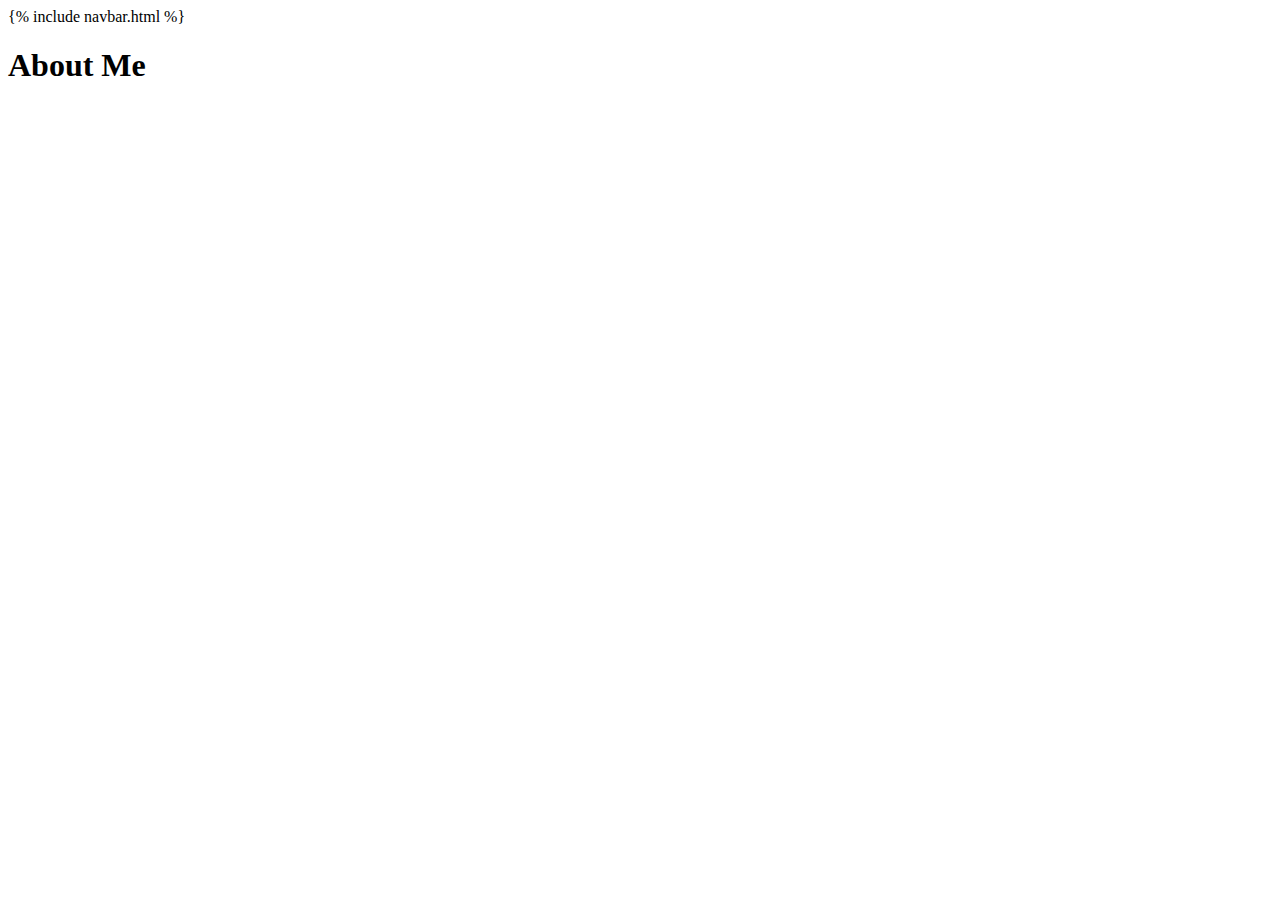
==== about.html @ 7cd19c01 "navbar was in the wrong place" ====
<html lang="en">
<head>
    <meta charset="UTF-8">
    <meta name="viewport" content="width=device-width, initial-scale=1.0">
    <title>About</title>
</head>
<body>
    {% include navbar.html %}
    <h1>About Me</h1>
</body>
</html>
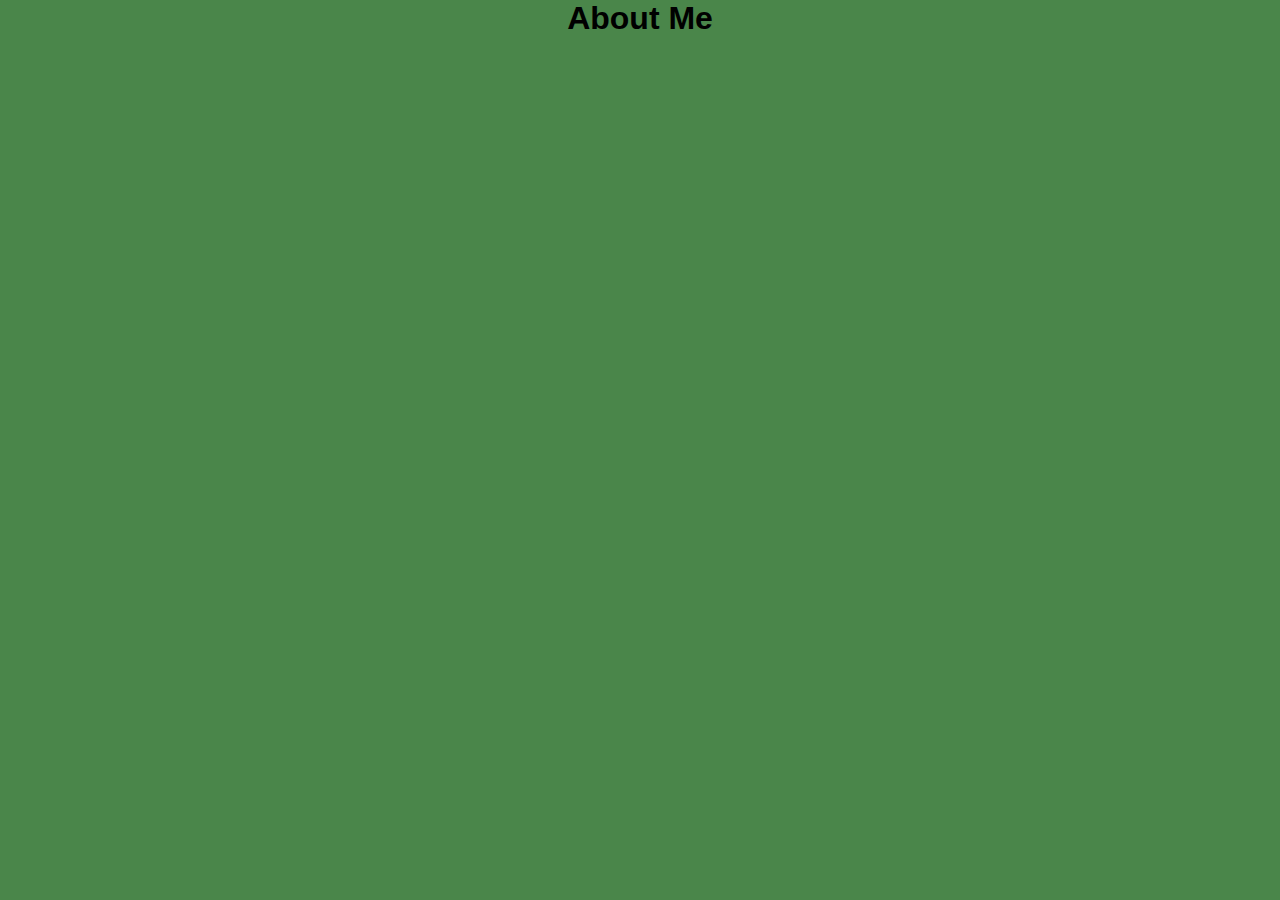
==== commit b8729f88: "navbar fix again" ====
--- a/about.html
+++ b/about.html
@@ -3,9 +3,10 @@
     <meta charset="UTF-8">
     <meta name="viewport" content="width=device-width, initial-scale=1.0">
     <title>About</title>
+    <link rel="stylesheet" href="styles.css">
 </head>
 <body>
-    {% include navbar.html %}
+    <script src="script.js"></script>
     <h1>About Me</h1>
 </body>
 </html>--- a/styles.css
+++ b/styles.css
@@ -0,0 +1,81 @@
+body, ul, li {
+    margin: 0;
+    padding: 0;
+    list-style: none;
+}
+
+body {
+    margin: 0;
+    background: rgb(74, 134, 74);
+    text-align: center;
+    font-family: Arial, Helvetica, sans-serif;
+}
+
+header {
+    background-color: rgb(34, 59, 45);
+    color: white;
+}
+
+.navbar {
+    display: flex;
+    justify-content: space-between;
+    align-items: center;
+    padding: 10px 20px;
+}
+
+.navbar .logo a {
+    color: white;
+    text-decoration: none;
+    font-size: 24px;
+    font-weight: bold;
+}
+
+.nav-links {
+    display: flex;
+    gap: 20px;
+}
+
+.nav-links a {
+    color: white;
+    text-decoration: none;
+    font-size: 18px;
+}
+
+.nav-links a:hover {
+    text-decoration: underline;
+}
+
+.hamburger {
+    display: none;
+    flex-direction: column;
+    cursor: pointer;
+}
+  
+.hamburger span {
+    background-color: white;
+    height: 3px;
+    width: 25px;
+    margin: 4px 0;
+}
+
+/* Responsive Design */
+@media (max-width: 768px) {
+    .nav-links {
+        display: none;
+        flex-direction: column;
+        background-color: #333;
+        position: absolute;
+        top: 60px;
+        right: 20px;
+        width: 200px;
+        border-radius: 5px;
+    }
+  
+    .nav-links.active {
+        display: flex;
+    }
+
+    .hamburger {
+        display: flex;
+    }
+}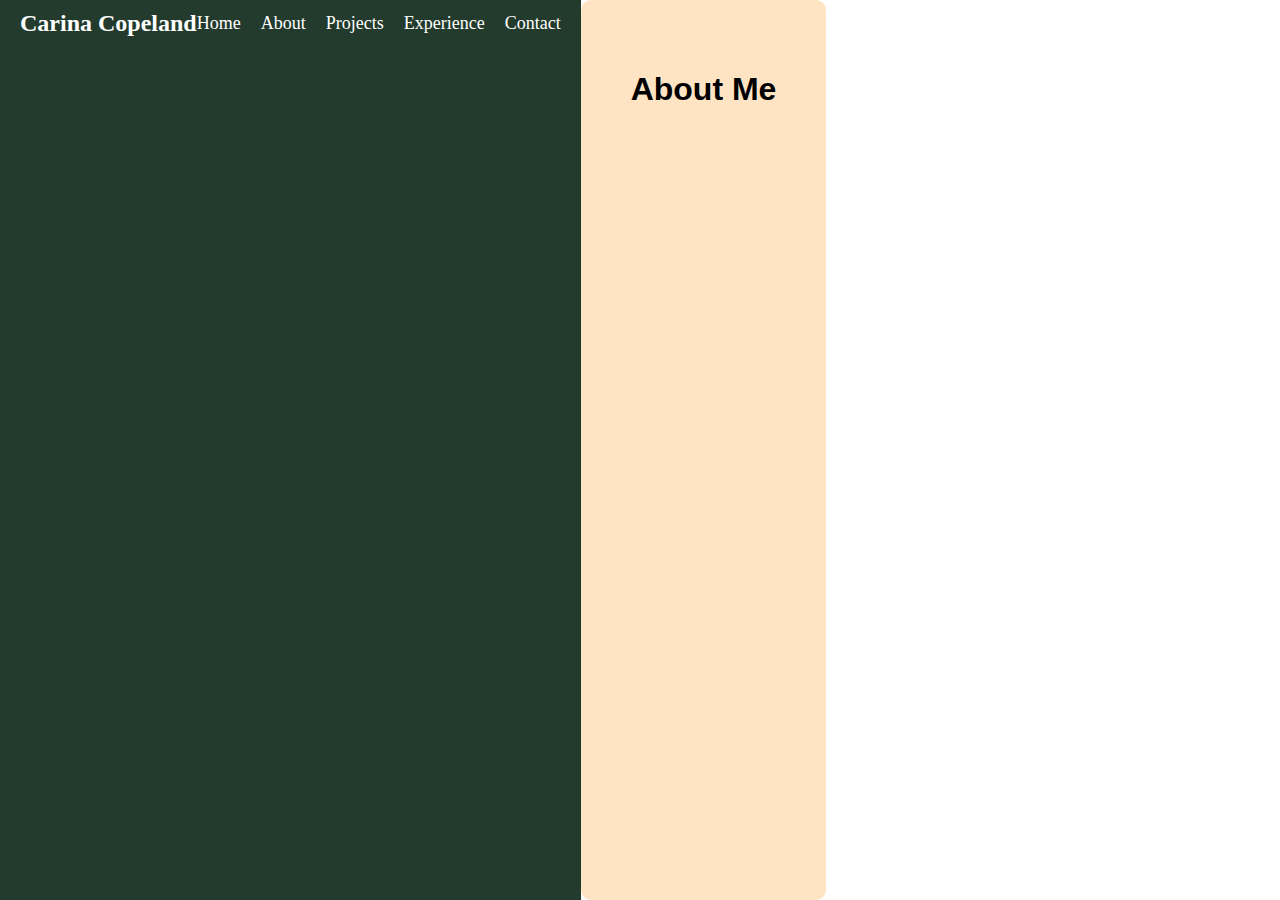
==== commit 7b6bc495: "update background" ====
--- a/about.html
+++ b/about.html
@@ -6,7 +6,9 @@
     <link rel="stylesheet" href="styles.css">
 </head>
 <body>
+    <div class="content-container">
+        <h1>About Me</h1>
+    </div>
     <script src="script.js"></script>
-    <h1>About Me</h1>
 </body>
 </html>--- a/styles.css
+++ b/styles.css
@@ -6,7 +6,17 @@
 
 body {
     margin: 0;
-    background: rgb(74, 134, 74);
+    background-image: url("backgrounds/green-tropical-leaves-patterned-background.jpg");
+    background-size: cover;
+    background-position: center center;
+    min-height: 100vh;
+    display: flex;
+}
+
+.content-container {
+    background-color: bisque;
+    padding: 50px;
+    border-radius: 10px;
     text-align: center;
     font-family: Arial, Helvetica, sans-serif;
 }
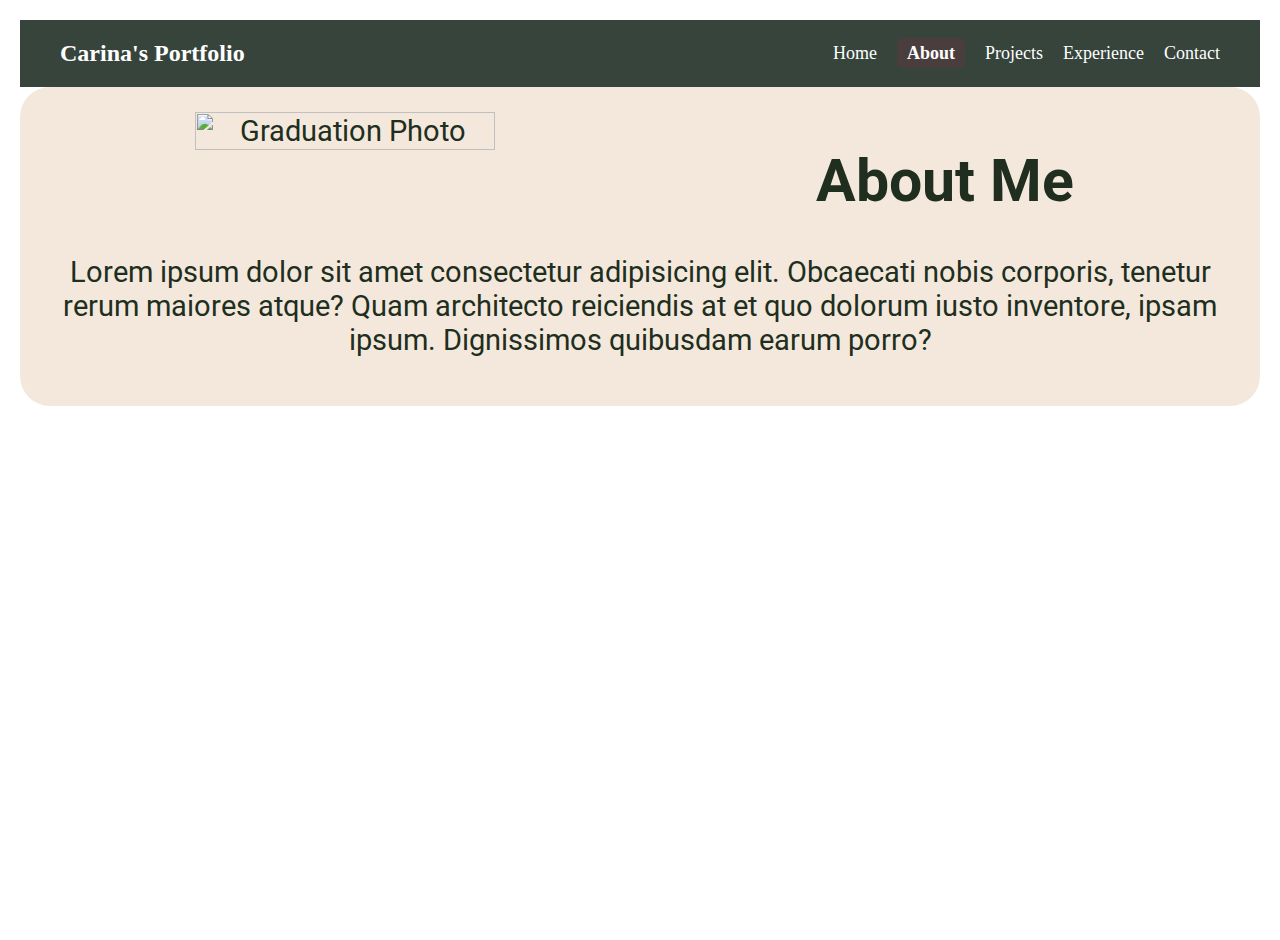
==== commit 77a67efe: "added contact links" ====
--- a/about.html
+++ b/about.html
@@ -3,12 +3,21 @@
     <meta charset="UTF-8">
     <meta name="viewport" content="width=device-width, initial-scale=1.0">
     <title>About</title>
-    <link rel="stylesheet" href="styles.css">
+    <link rel="stylesheet" href="styles.css">        
+    <link href="https://fonts.googleapis.com/css2?family=Roboto:wght@400;700&display=swap" rel="stylesheet">
 </head>
 <body>
-    <div class="content-container">
-        <h1>About Me</h1>
-    </div>
+    <main class="container"> 
+        
+        <div class="content">
+            <div class="box">
+                <img src="images/grad_headshot.jpg" alt="Graduation Photo" style="float: left; margin: 5px; width: 50%; height: auto;">
+            </div>
+            <h1>About Me</h1>
+            <p>Lorem ipsum dolor sit amet consectetur adipisicing elit. Obcaecati nobis corporis, tenetur rerum maiores atque? Quam architecto reiciendis at et quo dolorum iusto inventore, ipsam ipsum. Dignissimos quibusdam earum porro?</p>
+        </div>
+        
+    </main>
     <script src="script.js"></script>
 </body>
 </html>--- a/styles.css
+++ b/styles.css
@@ -10,20 +10,45 @@
     background-size: cover;
     background-position: center center;
     min-height: 100vh;
-    display: flex;
+    justify-content: center;
+    align-items: center;
+    padding: 20px;
 }
 
-.content-container {
-    background-color: bisque;
-    padding: 50px;
-    border-radius: 10px;
+.container {
+    background-color: rgb(243, 232, 219);
+    padding: 20px;
+    border-radius: 30px;
     text-align: center;
-    font-family: Arial, Helvetica, sans-serif;
+    font-family: 'Roboto', Arial, Helvetica, sans-serif;
+    color: rgb(32, 46, 32);
+    font-size: 2.3vw;
+    box-sizing: border-box;
+    display: flex;
+    align-items: center;
+    gap: 20px;
+}
+
+.container .box {
+    flex: 1;
 }
 
 header {
-    background-color: rgb(34, 59, 45);
+    position: sticky;
+    top: 0;
+    z-index: 1;
+    padding:10px 20px;
+    background-color: rgb(54, 68, 60);
     color: white;
+}
+
+.contact-links {
+    display: flex;
+    align-items: center;
+    justify-content: center;
+    width: 100vw;
+    height: auto;
+    gap: 20px;
 }
 
 .navbar {
@@ -49,6 +74,15 @@
     color: white;
     text-decoration: none;
     font-size: 18px;
+    flex: 1;
+    text-align: center;
+}
+
+.nav-links a.active {
+    font-weight: bold;
+    background-color: rgb(74, 61, 62);
+    border-radius: 5px;
+    padding: 5px 10px;
 }
 
 .nav-links a:hover {
@@ -73,12 +107,16 @@
     .nav-links {
         display: none;
         flex-direction: column;
-        background-color: #333;
+        background-color: hsl(356, 15%, 55%);
         position: absolute;
+        align-items: center;
         top: 60px;
         right: 20px;
-        width: 200px;
+        width: 130px;
+        height: 200px;
         border-radius: 5px;
+        padding-top: 20px;
+        gap: 20px;
     }
   
     .nav-links.active {
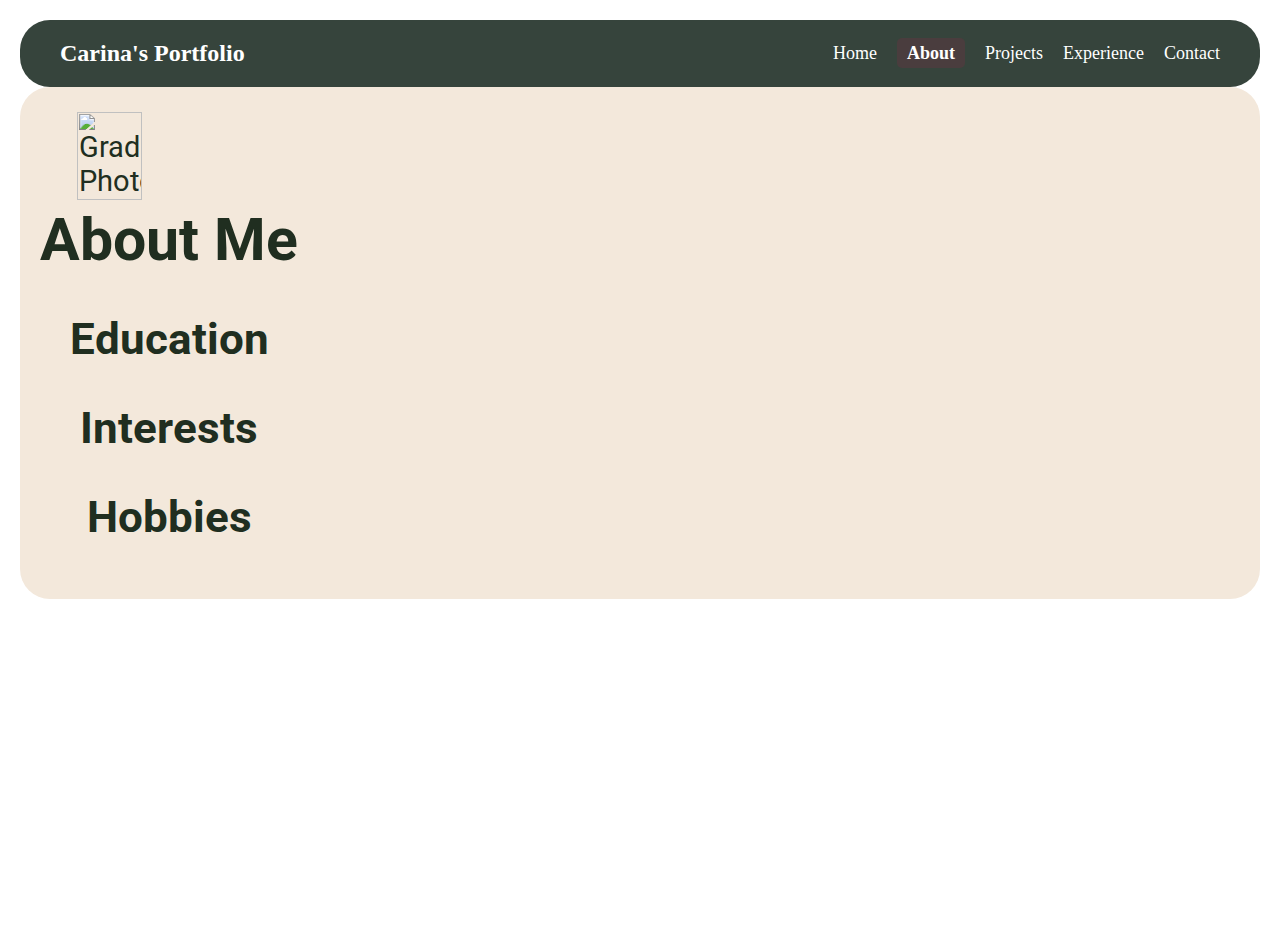
==== commit 69df5023: "added information into experience and projects" ====
--- a/about.html
+++ b/about.html
@@ -14,7 +14,9 @@
                 <img src="images/grad_headshot.jpg" alt="Graduation Photo" style="float: left; margin: 5px; width: 50%; height: auto;">
             </div>
             <h1>About Me</h1>
-            <p>Lorem ipsum dolor sit amet consectetur adipisicing elit. Obcaecati nobis corporis, tenetur rerum maiores atque? Quam architecto reiciendis at et quo dolorum iusto inventore, ipsam ipsum. Dignissimos quibusdam earum porro?</p>
+            <h2>Education</h2>
+            <h2>Interests</h2>
+            <h2>Hobbies</h2>
         </div>
         
     </main>
--- a/styles.css
+++ b/styles.css
@@ -38,6 +38,7 @@
     top: 0;
     z-index: 1;
     padding:10px 20px;
+    border-radius: 30px;
     background-color: rgb(54, 68, 60);
     color: white;
 }
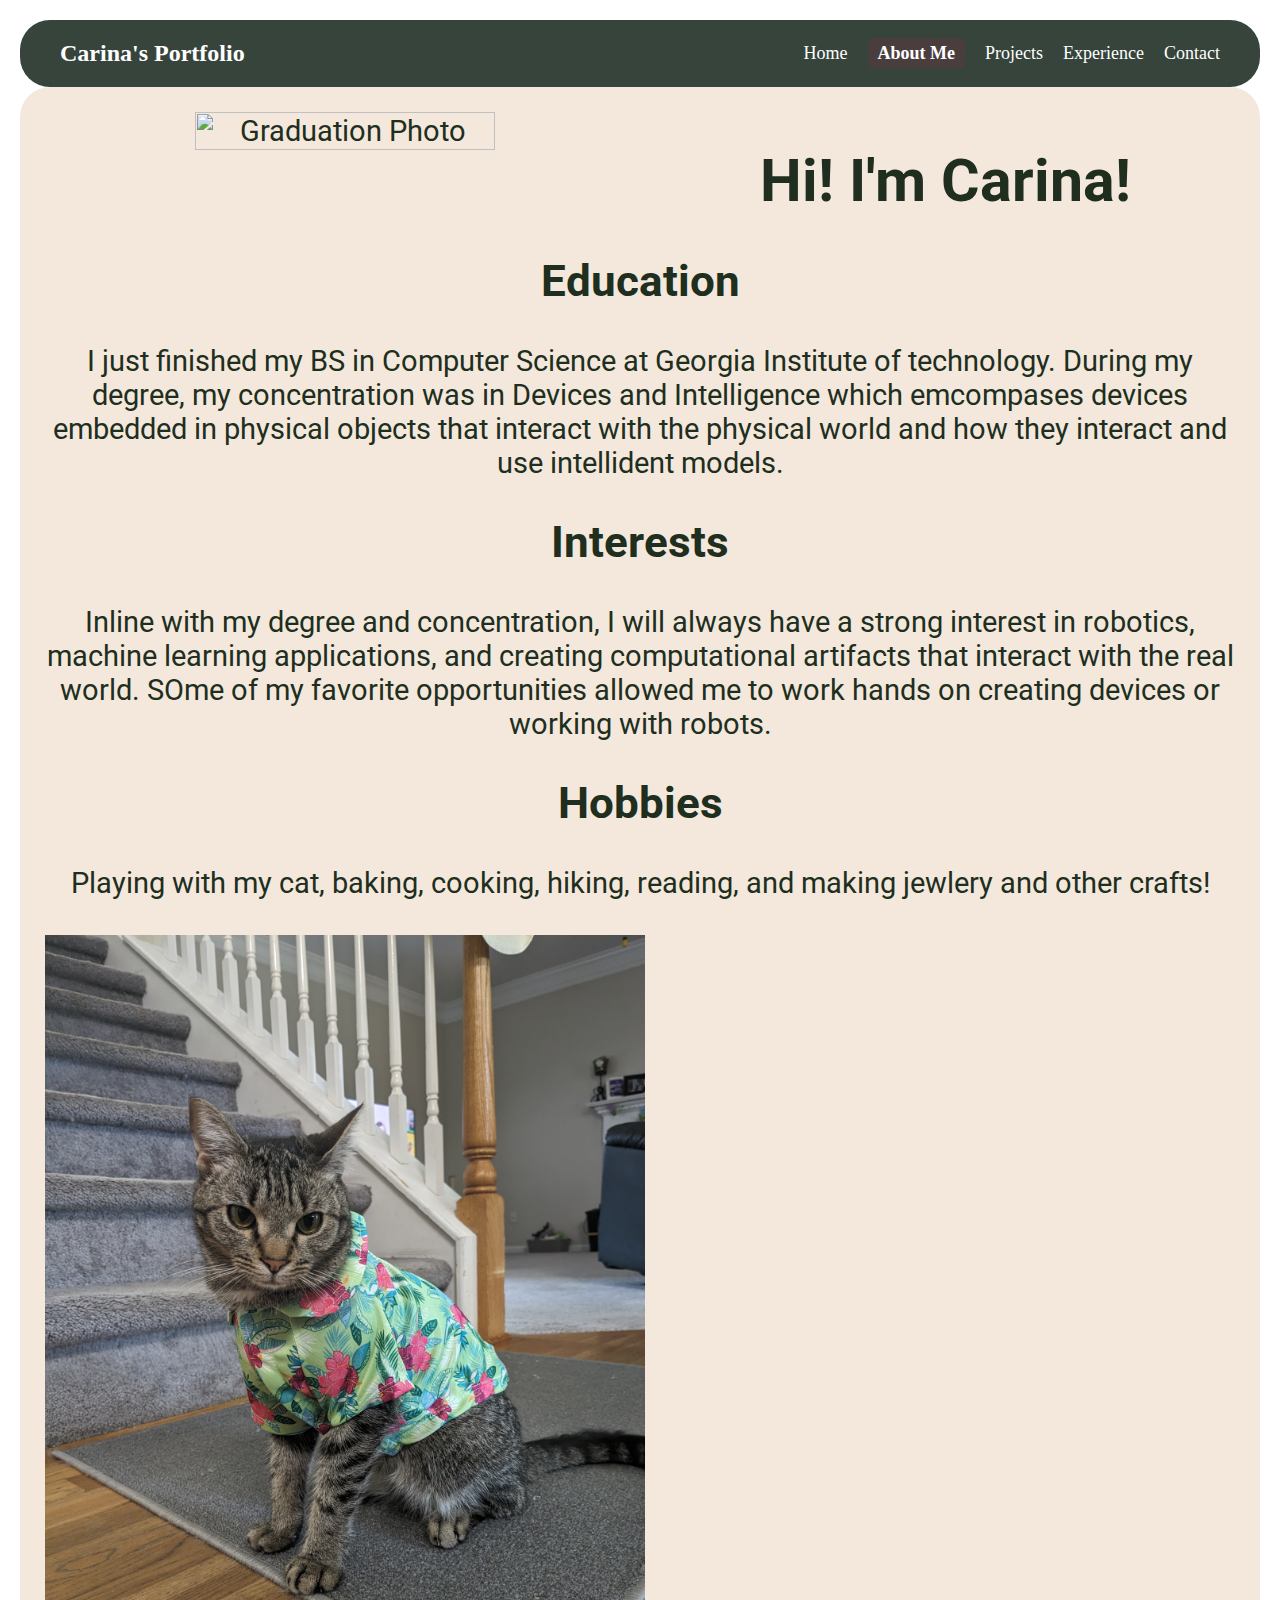
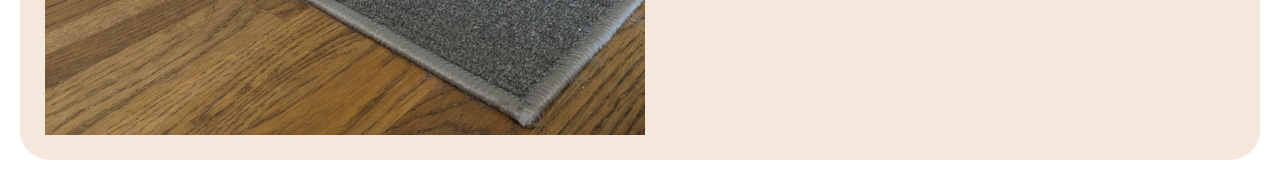
==== commit 987079f7: "added info to about me section" ====
--- a/about.html
+++ b/about.html
@@ -2,7 +2,7 @@
 <head>
     <meta charset="UTF-8">
     <meta name="viewport" content="width=device-width, initial-scale=1.0">
-    <title>About</title>
+    <title>About Me</title>
     <link rel="stylesheet" href="styles.css">        
     <link href="https://fonts.googleapis.com/css2?family=Roboto:wght@400;700&display=swap" rel="stylesheet">
 </head>
@@ -13,10 +13,25 @@
             <div class="box">
                 <img src="images/grad_headshot.jpg" alt="Graduation Photo" style="float: left; margin: 5px; width: 50%; height: auto;">
             </div>
-            <h1>About Me</h1>
+            <h1>Hi! I'm Carina!</h1>
             <h2>Education</h2>
+            <p>
+            I just finished my BS in Computer Science at Georgia Institute of technology. During my degree, my concentration was in Devices and Intelligence
+            which emcompases devices embedded in physical objects that interact with the physical world and how
+            they interact and use intellident models.
+            </p>
             <h2>Interests</h2>
+            <p>
+            Inline with my degree and concentration, I will always have a strong interest in robotics, machine learning applications, and creating computational 
+            artifacts that interact with the real world. SOme of my favorite opportunities allowed me to work hands on creating devices or working with robots. 
+            </p>
             <h2>Hobbies</h2>
+            <p>
+                Playing with my cat, baking, cooking, hiking, reading, and making jewlery and other crafts!
+            </p>
+            <div class="box">
+                <img src="images/pinto.jpg" alt="Graduation Photo" style="float: left; margin: 5px; width: 50%; height: auto;">
+            </div>
         </div>
         
     </main>
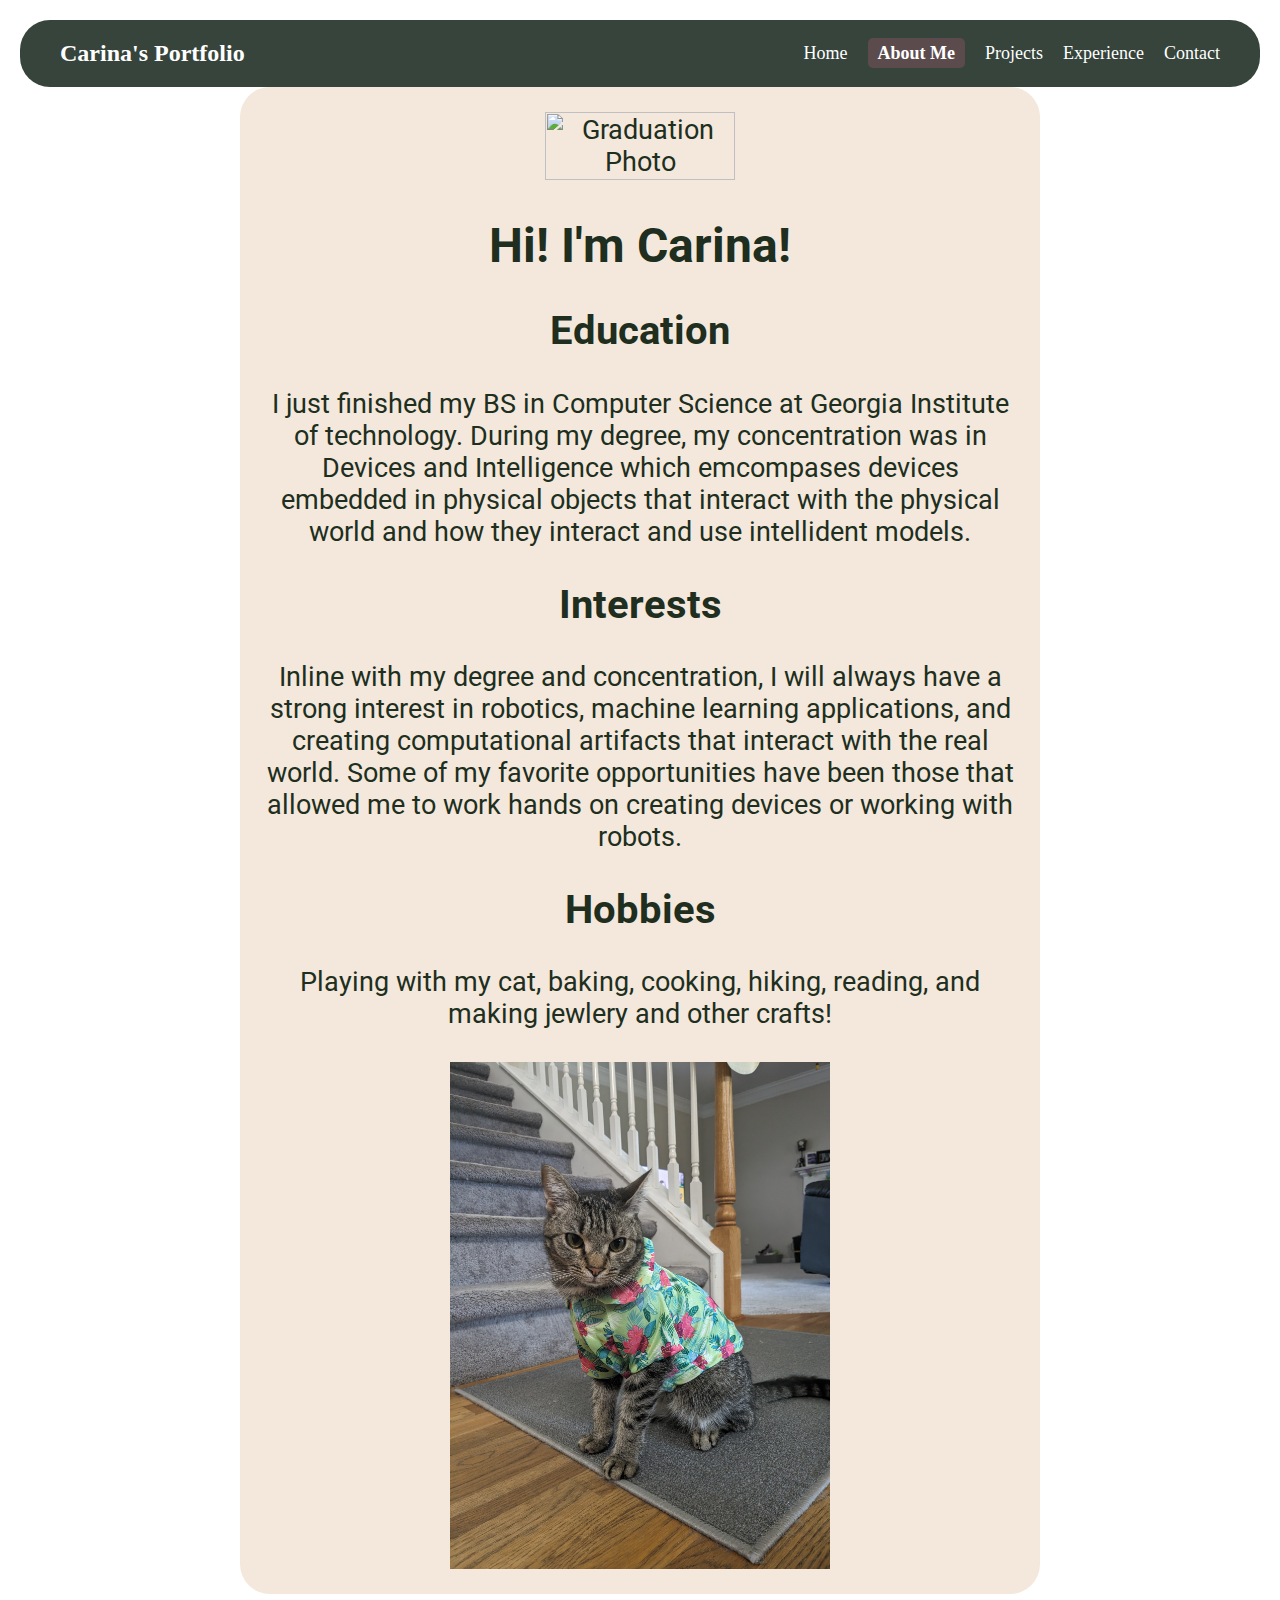
==== commit 563f7ef0: "added imaged to ml project and added content to IoT Dash" ====
--- a/about.html
+++ b/about.html
@@ -23,7 +23,7 @@
             <h2>Interests</h2>
             <p>
             Inline with my degree and concentration, I will always have a strong interest in robotics, machine learning applications, and creating computational 
-            artifacts that interact with the real world. SOme of my favorite opportunities allowed me to work hands on creating devices or working with robots. 
+            artifacts that interact with the real world. Some of my favorite opportunities have been those that allowed me to work hands on creating devices or working with robots. 
             </p>
             <h2>Hobbies</h2>
             <p>
--- a/styles.css
+++ b/styles.css
@@ -1,17 +1,34 @@
+/*Add monserrat font maybe*/
+
 body, ul, li {
     margin: 0;
     padding: 0;
     list-style: none;
 }
 
+h1 {
+    font-size: clamp(2rem, 5vw, 3rem); 
+}
+h2 {
+    font-size: clamp(1.5rem, 4vw, 2.5rem); 
+}
+h3 {
+    font-size: clamp(1.25rem, 3vw, 2rem);
+}
+h4, h5, h6 {
+    font-size: clamp(1rem, 2vw, 1.5rem); 
+}
+
 body {
+    display: flex;
+    justify-content: center;
+    align-items: center;
+    flex-direction: column;
     margin: 0;
     background-image: url("backgrounds/green-tropical-leaves-patterned-background.jpg");
     background-size: cover;
     background-position: center center;
-    min-height: 100vh;
-    justify-content: center;
-    align-items: center;
+    min-height: 100vh; 
     padding: 20px;
 }
 
@@ -22,34 +39,105 @@
     text-align: center;
     font-family: 'Roboto', Arial, Helvetica, sans-serif;
     color: rgb(32, 46, 32);
-    font-size: 2.3vw;
+    font-size: 20pt;
     box-sizing: border-box;
-    display: flex;
-    align-items: center;
+    max-width: 800px; 
+    width: 100%; 
+    display: flex;
+    flex-direction: column;
     gap: 20px;
 }
 
 .container .box {
-    flex: 1;
+    display: flex;
+    justify-content: center; 
+    align-items: center; 
+}
+
+.container .box img {
+    max-height: 80vh;
+    height: auto;
+    max-width: 100%;
+    width: auto;
+    display: block;
+    margin: 0 auto;
+    object-fit: contain;
 }
 
 header {
     position: sticky;
     top: 0;
     z-index: 1;
-    padding:10px 20px;
+    padding: 10px 20px;
     border-radius: 30px;
     background-color: rgb(54, 68, 60);
     color: white;
+    width: 100%;
+    box-sizing: border-box;
 }
 
 .contact-links {
     display: flex;
-    align-items: center;
-    justify-content: center;
-    width: 100vw;
-    height: auto;
-    gap: 20px;
+    justify-content: space-between;
+    list-style: none;
+    padding: 0;
+    margin: 0;
+}
+
+.project-links {
+    list-style: none;
+    margin: 0;
+    padding: 0;
+    display: flex;
+    flex-direction: column;
+    align-items: center; 
+    gap: 15px
+}
+
+.project-links li {
+    width: 500px;
+    text-align: center;
+}
+
+.project-links a {
+    display: block; 
+    text-decoration: none;
+    color: #fff;
+    background-color: #6c4c4f; 
+    padding: 15px; 
+    border-radius: 8px; 
+    font-size: 16px; 
+    transition: all 0.3s ease; 
+    position: relative; 
+}
+
+.project-links a:hover {
+    background-color: #825b5f;
+    color: #e9ecef;
+    box-shadow: 0 4px 8px rgba(0, 0, 0, 0.2); 
+}
+
+.project-links a::after {
+    content: attr(data-tooltip); 
+    position: absolute;
+    bottom: 120%; 
+    left: 50%;
+    transform: translateX(-50%);
+    background-color: #746b6b;
+    color: #fff;
+    padding: 5px 10px;
+    border-radius: 4px;
+    white-space: nowrap; 
+    font-size: 14px;
+    opacity: 0;
+    visibility: hidden;
+    transition: opacity 0.3s ease;
+    pointer-events: none; 
+}
+
+.project-links a:hover::after {
+    opacity: 1;
+    visibility: visible;
 }
 
 .navbar {
@@ -81,7 +169,7 @@
 
 .nav-links a.active {
     font-weight: bold;
-    background-color: rgb(74, 61, 62);
+    background-color: rgb(92, 75, 77);
     border-radius: 5px;
     padding: 5px 10px;
 }
@@ -127,4 +215,12 @@
     .hamburger {
         display: flex;
     }
+
+}
+
+@media (max-width: 500px) {
+    .project-links li {
+        width: 200px;
+        text-align: center;
+    }
 }